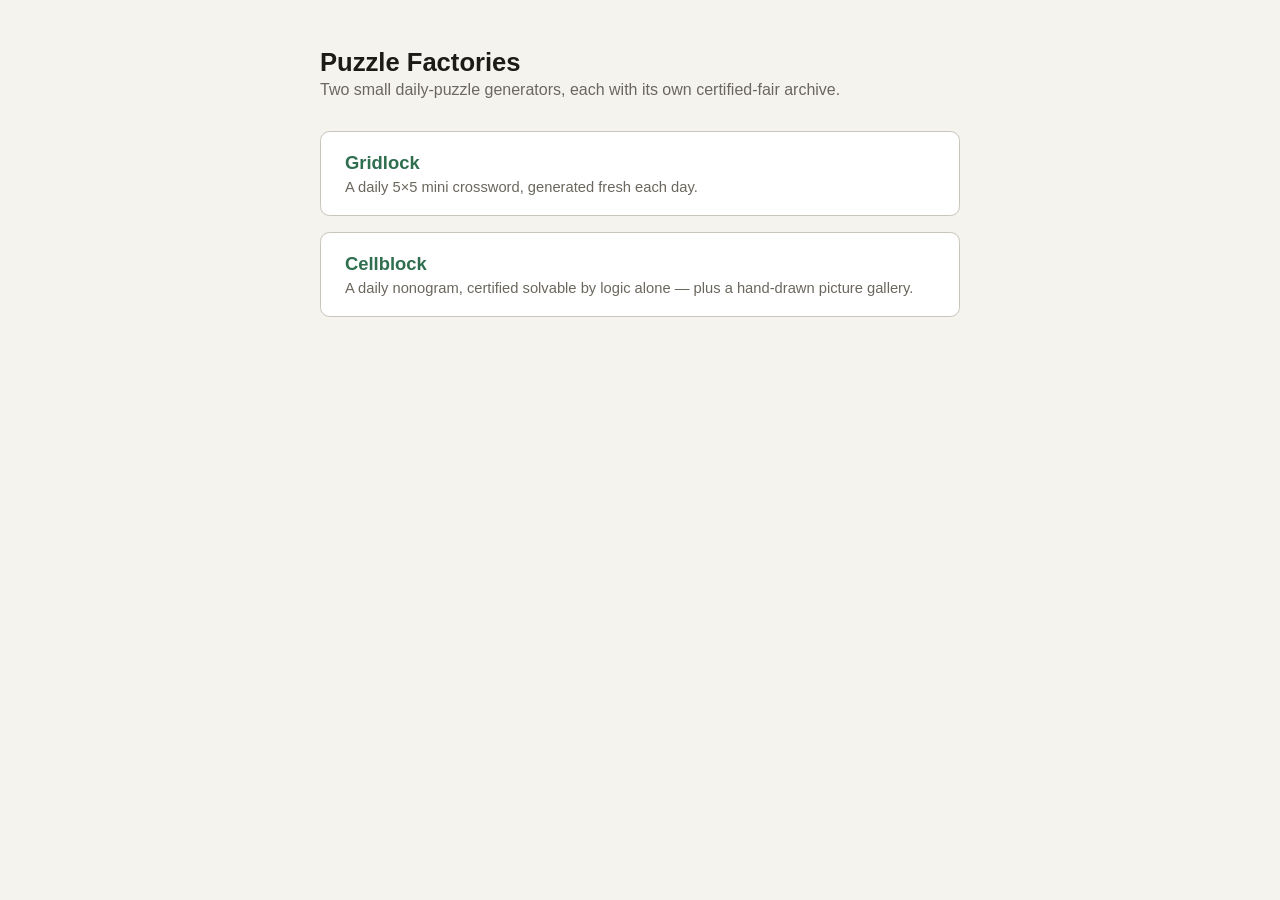
==== index.html @ d7a43491 "Combine Pages deploy into one shared workflow + root landing page (option 1) The old per-project gri" ====
<!doctype html>
<html lang="en">
<head>
<meta charset="utf-8">
<meta name="viewport" content="width=device-width, initial-scale=1">
<title>Puzzle Factories</title>
<style>
  body {
    font-family: -apple-system, BlinkMacSystemFont, "Segoe UI", Roboto, Helvetica, Arial, sans-serif;
    max-width: 640px;
    margin: 3rem auto;
    padding: 0 1rem;
    color: #1c1b18;
    background: #f4f3ee;
  }
  h1 {
    font-size: 1.6rem;
    margin-bottom: 0.25rem;
  }
  p.lede {
    color: #6b675e;
    margin-top: 0;
    margin-bottom: 2rem;
  }
  .cards {
    display: grid;
    gap: 1rem;
  }
  a.card {
    display: block;
    padding: 1.25rem 1.5rem;
    border: 1px solid #c9c5ba;
    border-radius: 0.6rem;
    text-decoration: none;
    color: inherit;
    background: #ffffff;
  }
  a.card:hover {
    border-color: #2f6f4f;
  }
  a.card h2 {
    margin: 0 0 0.3rem;
    font-size: 1.15rem;
    color: #2f6f4f;
  }
  a.card p {
    margin: 0;
    font-size: 0.92rem;
    color: #6b675e;
  }
</style>
</head>
<body>
<h1>Puzzle Factories</h1>
<p class="lede">Two small daily-puzzle generators, each with its own certified-fair archive.</p>
<div class="cards">
  <a class="card" href="gridlock/">
    <h2>Gridlock</h2>
    <p>A daily 5&times;5 mini crossword, generated fresh each day.</p>
  </a>
  <a class="card" href="cellblock/">
    <h2>Cellblock</h2>
    <p>A daily nonogram, certified solvable by logic alone &mdash; plus a hand-drawn picture gallery.</p>
  </a>
</div>
</body>
</html>
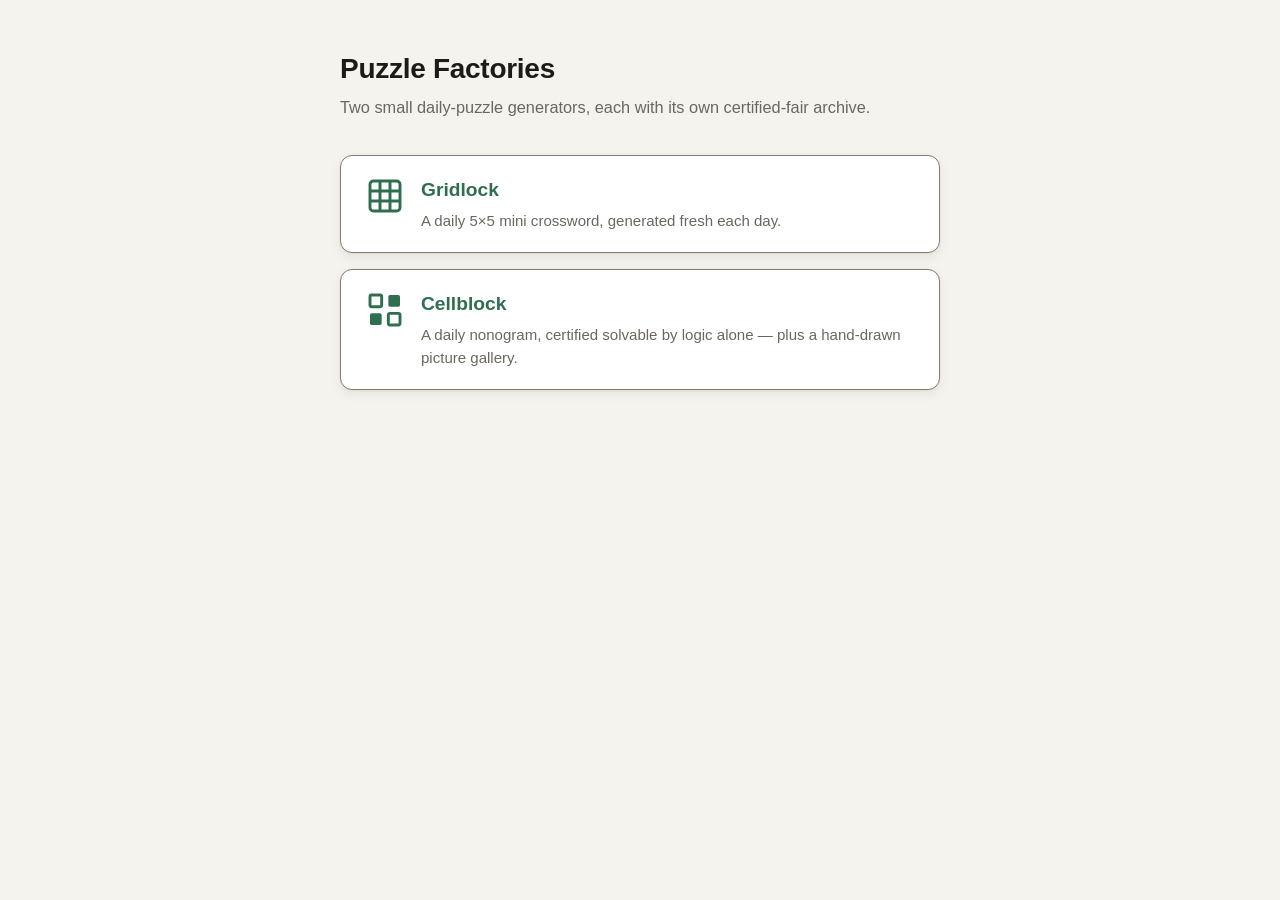
==== commit e35f8be5: "Redesign for visual polish and WCAG-conscious accessibility Both players and the landing page get a " ====
--- a/index.html
+++ b/index.html
@@ -5,48 +5,118 @@
 <meta name="viewport" content="width=device-width, initial-scale=1">
 <title>Puzzle Factories</title>
 <style>
+  :root {
+    color-scheme: light dark;
+    --bg: #f4f3ee;
+    --surface: #ffffff;
+    --border: #847d6c;
+    --text: #1c1b18;
+    --text-muted: #6b675e;
+    --accent: #2f6f4f;
+    --focus: #1a5c3a;
+    --shadow: 0 1px 2px rgba(28, 27, 24, 0.06), 0 4px 12px rgba(28, 27, 24, 0.07);
+  }
+
+  @media (prefers-color-scheme: dark) {
+    :root {
+      --bg: #17181a;
+      --surface: #201f22;
+      --border: #777265;
+      --text: #f4f3ef;
+      --text-muted: #b7b3a8;
+      --accent: #7fd4a6;
+      --focus: #8fe0b3;
+      --shadow: 0 1px 2px rgba(0, 0, 0, 0.4), 0 4px 16px rgba(0, 0, 0, 0.35);
+    }
+  }
+
+  * {
+    box-sizing: border-box;
+  }
+
   body {
-    font-family: -apple-system, BlinkMacSystemFont, "Segoe UI", Roboto, Helvetica, Arial, sans-serif;
+    font-family: -apple-system, BlinkMacSystemFont, "Segoe UI", Roboto, Helvetica, Arial,
+      sans-serif;
+    line-height: 1.5;
     max-width: 640px;
     margin: 3rem auto;
-    padding: 0 1rem;
-    color: #1c1b18;
-    background: #f4f3ee;
+    padding: 0 1.25rem;
+    color: var(--text);
+    background: var(--bg);
   }
+
+  :focus-visible {
+    outline: 3px solid var(--focus);
+    outline-offset: 2px;
+    border-radius: 2px;
+  }
+
   h1 {
-    font-size: 1.6rem;
-    margin-bottom: 0.25rem;
+    font-size: 1.75rem;
+    font-weight: 700;
+    letter-spacing: -0.01em;
+    margin-bottom: 0.3rem;
   }
+
   p.lede {
-    color: #6b675e;
+    color: var(--text-muted);
     margin-top: 0;
-    margin-bottom: 2rem;
+    margin-bottom: 2.25rem;
+    font-size: 1.02rem;
   }
+
   .cards {
     display: grid;
     gap: 1rem;
   }
+
   a.card {
-    display: block;
+    display: flex;
+    align-items: flex-start;
+    gap: 1rem;
     padding: 1.25rem 1.5rem;
-    border: 1px solid #c9c5ba;
-    border-radius: 0.6rem;
+    border: 1px solid var(--border);
+    border-radius: 0.75rem;
     text-decoration: none;
     color: inherit;
-    background: #ffffff;
+    background: var(--surface);
+    box-shadow: var(--shadow);
+    transition: border-color 0.15s ease, transform 0.15s ease;
   }
+
   a.card:hover {
-    border-color: #2f6f4f;
+    border-color: var(--accent);
+    transform: translateY(-1px);
   }
+
+  @media (prefers-reduced-motion: reduce) {
+    a.card {
+      transition: none;
+    }
+
+    a.card:hover {
+      transform: none;
+    }
+  }
+
+  .card-icon {
+    flex: 0 0 auto;
+    width: 2.5rem;
+    height: 2.5rem;
+    color: var(--accent);
+  }
+
   a.card h2 {
     margin: 0 0 0.3rem;
-    font-size: 1.15rem;
-    color: #2f6f4f;
+    font-size: 1.2rem;
+    font-weight: 700;
+    color: var(--accent);
   }
+
   a.card p {
     margin: 0;
-    font-size: 0.92rem;
-    color: #6b675e;
+    font-size: 0.94rem;
+    color: var(--text-muted);
   }
 </style>
 </head>
@@ -55,12 +125,26 @@
 <p class="lede">Two small daily-puzzle generators, each with its own certified-fair archive.</p>
 <div class="cards">
   <a class="card" href="gridlock/">
-    <h2>Gridlock</h2>
-    <p>A daily 5&times;5 mini crossword, generated fresh each day.</p>
+    <svg class="card-icon" viewBox="0 0 24 24" fill="none" stroke="currentColor" stroke-width="1.75" aria-hidden="true">
+      <rect x="3" y="3" width="18" height="18" rx="2"></rect>
+      <path d="M3 9h18M3 15h18M9 3v18M15 3v18"></path>
+    </svg>
+    <span>
+      <h2>Gridlock</h2>
+      <p>A daily 5&times;5 mini crossword, generated fresh each day.</p>
+    </span>
   </a>
   <a class="card" href="cellblock/">
-    <h2>Cellblock</h2>
-    <p>A daily nonogram, certified solvable by logic alone &mdash; plus a hand-drawn picture gallery.</p>
+    <svg class="card-icon" viewBox="0 0 24 24" fill="none" stroke="currentColor" stroke-width="1.75" aria-hidden="true">
+      <rect x="3" y="3" width="7" height="7" rx="1"></rect>
+      <rect x="14" y="3" width="7" height="7" rx="1" fill="currentColor" stroke="none"></rect>
+      <rect x="3" y="14" width="7" height="7" rx="1" fill="currentColor" stroke="none"></rect>
+      <rect x="14" y="14" width="7" height="7" rx="1"></rect>
+    </svg>
+    <span>
+      <h2>Cellblock</h2>
+      <p>A daily nonogram, certified solvable by logic alone &mdash; plus a hand-drawn picture gallery.</p>
+    </span>
   </a>
 </div>
 </body>
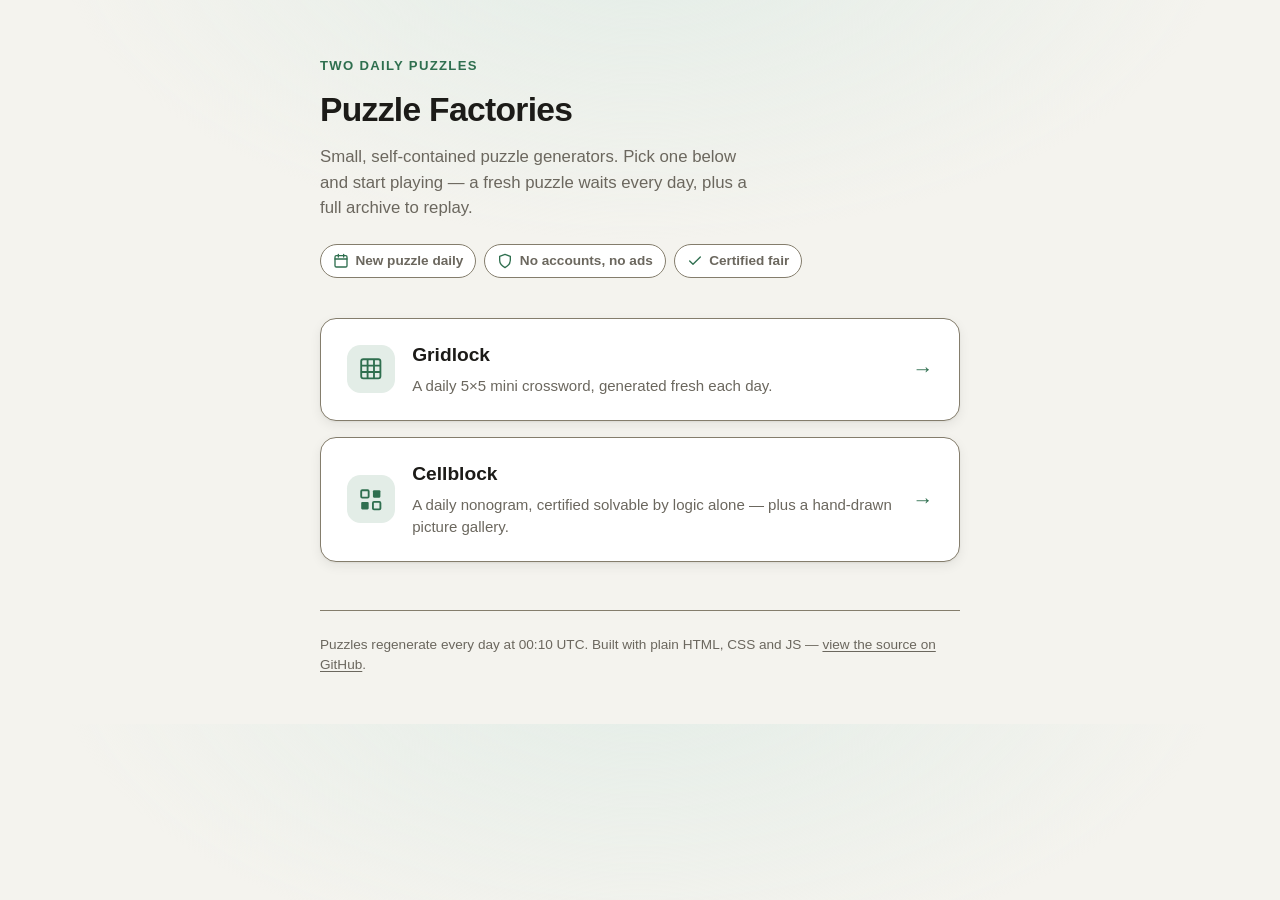
==== commit 28fd7cbc: "Add in-page navigation and polish the landing/archive pages Both players required the browser's back" ====
--- a/index.html
+++ b/index.html
@@ -3,6 +3,7 @@
 <head>
 <meta charset="utf-8">
 <meta name="viewport" content="width=device-width, initial-scale=1">
+<meta name="description" content="Two small daily-puzzle generators — a mini crossword and a nonogram — with certified-fair archives. No accounts, no ads.">
 <title>Puzzle Factories</title>
 <style>
   :root {
@@ -13,8 +14,11 @@
     --text: #1c1b18;
     --text-muted: #6b675e;
     --accent: #2f6f4f;
+    --accent-soft: #e3ede7;
+    --accent-contrast: #ffffff;
     --focus: #1a5c3a;
     --shadow: 0 1px 2px rgba(28, 27, 24, 0.06), 0 4px 12px rgba(28, 27, 24, 0.07);
+    --shadow-hover: 0 2px 4px rgba(28, 27, 24, 0.08), 0 10px 24px rgba(28, 27, 24, 0.1);
   }
 
   @media (prefers-color-scheme: dark) {
@@ -25,8 +29,11 @@
       --text: #f4f3ef;
       --text-muted: #b7b3a8;
       --accent: #7fd4a6;
+      --accent-soft: #1e3129;
+      --accent-contrast: #08130d;
       --focus: #8fe0b3;
       --shadow: 0 1px 2px rgba(0, 0, 0, 0.4), 0 4px 16px rgba(0, 0, 0, 0.35);
+      --shadow-hover: 0 2px 6px rgba(0, 0, 0, 0.45), 0 14px 32px rgba(0, 0, 0, 0.4);
     }
   }
 
@@ -38,11 +45,13 @@
     font-family: -apple-system, BlinkMacSystemFont, "Segoe UI", Roboto, Helvetica, Arial,
       sans-serif;
     line-height: 1.5;
-    max-width: 640px;
-    margin: 3rem auto;
-    padding: 0 1.25rem;
+    max-width: 680px;
+    margin: 0 auto;
+    padding: 3.5rem 1.25rem 3rem;
     color: var(--text);
-    background: var(--bg);
+    background:
+      radial-gradient(ellipse 900px 480px at 50% -10%, var(--accent-soft), transparent 65%),
+      var(--bg);
   }
 
   :focus-visible {
@@ -51,18 +60,58 @@
     border-radius: 2px;
   }
 
+  .eyebrow {
+    display: block;
+    color: var(--accent);
+    font-size: 0.82rem;
+    font-weight: 700;
+    text-transform: uppercase;
+    letter-spacing: 0.1em;
+    margin-bottom: 0.6rem;
+  }
+
   h1 {
-    font-size: 1.75rem;
-    font-weight: 700;
-    letter-spacing: -0.01em;
-    margin-bottom: 0.3rem;
+    font-size: 2.1rem;
+    font-weight: 800;
+    letter-spacing: -0.02em;
+    margin: 0 0 0.55rem;
   }
 
   p.lede {
     color: var(--text-muted);
     margin-top: 0;
-    margin-bottom: 2.25rem;
-    font-size: 1.02rem;
+    margin-bottom: 1.5rem;
+    font-size: 1.05rem;
+    max-width: 46ch;
+  }
+
+  .features {
+    display: flex;
+    flex-wrap: wrap;
+    gap: 0.5rem;
+    list-style: none;
+    padding: 0;
+    margin: 0 0 2.5rem;
+  }
+
+  .features li {
+    display: inline-flex;
+    align-items: center;
+    gap: 0.4rem;
+    padding: 0.35rem 0.75rem;
+    border-radius: 999px;
+    background: var(--surface);
+    border: 1px solid var(--border);
+    color: var(--text-muted);
+    font-size: 0.85rem;
+    font-weight: 600;
+  }
+
+  .features svg {
+    width: 1rem;
+    height: 1rem;
+    color: var(--accent);
+    flex: 0 0 auto;
   }
 
   .cards {
@@ -72,25 +121,31 @@
 
   a.card {
     display: flex;
-    align-items: flex-start;
-    gap: 1rem;
-    padding: 1.25rem 1.5rem;
+    align-items: center;
+    gap: 1.1rem;
+    padding: 1.4rem 1.6rem;
     border: 1px solid var(--border);
-    border-radius: 0.75rem;
+    border-radius: 1rem;
     text-decoration: none;
     color: inherit;
     background: var(--surface);
     box-shadow: var(--shadow);
-    transition: border-color 0.15s ease, transform 0.15s ease;
+    transition: border-color 0.15s ease, transform 0.15s ease, box-shadow 0.15s ease;
   }
 
   a.card:hover {
     border-color: var(--accent);
-    transform: translateY(-1px);
+    transform: translateY(-2px);
+    box-shadow: var(--shadow-hover);
+  }
+
+  a.card:hover .card-arrow {
+    transform: translateX(3px);
   }
 
   @media (prefers-reduced-motion: reduce) {
-    a.card {
+    a.card,
+    .card-arrow {
       transition: none;
     }
 
@@ -101,16 +156,31 @@
 
   .card-icon {
     flex: 0 0 auto;
-    width: 2.5rem;
-    height: 2.5rem;
-    color: var(--accent);
+    width: 3rem;
+    height: 3rem;
+    display: flex;
+    align-items: center;
+    justify-content: center;
+    border-radius: 0.85rem;
+    background: var(--accent-soft);
+    color: var(--accent);
+  }
+
+  .card-icon svg {
+    width: 1.6rem;
+    height: 1.6rem;
+  }
+
+  a.card .card-body {
+    flex: 1 1 auto;
+    min-width: 0;
   }
 
   a.card h2 {
     margin: 0 0 0.3rem;
     font-size: 1.2rem;
     font-weight: 700;
-    color: var(--accent);
+    color: var(--text);
   }
 
   a.card p {
@@ -118,34 +188,91 @@
     font-size: 0.94rem;
     color: var(--text-muted);
   }
+
+  .card-arrow {
+    flex: 0 0 auto;
+    color: var(--accent);
+    font-size: 1.3rem;
+    transition: transform 0.15s ease;
+  }
+
+  footer {
+    margin-top: 3rem;
+    padding-top: 1.5rem;
+    border-top: 1px solid var(--border);
+    color: var(--text-muted);
+    font-size: 0.85rem;
+  }
+
+  footer a {
+    color: var(--text-muted);
+    text-decoration: underline;
+    text-underline-offset: 2px;
+  }
+
+  footer a:hover {
+    color: var(--accent);
+  }
 </style>
 </head>
 <body>
+<span class="eyebrow">Two daily puzzles</span>
 <h1>Puzzle Factories</h1>
-<p class="lede">Two small daily-puzzle generators, each with its own certified-fair archive.</p>
+<p class="lede">Small, self-contained puzzle generators. Pick one below and start playing &mdash; a fresh puzzle waits every day, plus a full archive to replay.</p>
+<ul class="features">
+  <li>
+    <svg viewBox="0 0 24 24" fill="none" stroke="currentColor" stroke-width="2" stroke-linecap="round" stroke-linejoin="round" aria-hidden="true">
+      <rect x="3" y="4" width="18" height="17" rx="2"></rect>
+      <path d="M3 9h18M8 2v4M16 2v4"></path>
+    </svg>
+    New puzzle daily
+  </li>
+  <li>
+    <svg viewBox="0 0 24 24" fill="none" stroke="currentColor" stroke-width="2" stroke-linecap="round" stroke-linejoin="round" aria-hidden="true">
+      <path d="M12 2 4 5v6c0 5 3.4 8.5 8 11 4.6-2.5 8-6 8-11V5z"></path>
+    </svg>
+    No accounts, no ads
+  </li>
+  <li>
+    <svg viewBox="0 0 24 24" fill="none" stroke="currentColor" stroke-width="2" stroke-linecap="round" stroke-linejoin="round" aria-hidden="true">
+      <path d="M20 6 9 17l-5-5"></path>
+    </svg>
+    Certified fair
+  </li>
+</ul>
 <div class="cards">
   <a class="card" href="gridlock/">
-    <svg class="card-icon" viewBox="0 0 24 24" fill="none" stroke="currentColor" stroke-width="1.75" aria-hidden="true">
-      <rect x="3" y="3" width="18" height="18" rx="2"></rect>
-      <path d="M3 9h18M3 15h18M9 3v18M15 3v18"></path>
-    </svg>
-    <span>
+    <span class="card-icon">
+      <svg viewBox="0 0 24 24" fill="none" stroke="currentColor" stroke-width="1.75" aria-hidden="true">
+        <rect x="3" y="3" width="18" height="18" rx="2"></rect>
+        <path d="M3 9h18M3 15h18M9 3v18M15 3v18"></path>
+      </svg>
+    </span>
+    <span class="card-body">
       <h2>Gridlock</h2>
       <p>A daily 5&times;5 mini crossword, generated fresh each day.</p>
     </span>
+    <span class="card-arrow" aria-hidden="true">&rarr;</span>
   </a>
   <a class="card" href="cellblock/">
-    <svg class="card-icon" viewBox="0 0 24 24" fill="none" stroke="currentColor" stroke-width="1.75" aria-hidden="true">
-      <rect x="3" y="3" width="7" height="7" rx="1"></rect>
-      <rect x="14" y="3" width="7" height="7" rx="1" fill="currentColor" stroke="none"></rect>
-      <rect x="3" y="14" width="7" height="7" rx="1" fill="currentColor" stroke="none"></rect>
-      <rect x="14" y="14" width="7" height="7" rx="1"></rect>
-    </svg>
-    <span>
+    <span class="card-icon">
+      <svg viewBox="0 0 24 24" fill="none" stroke="currentColor" stroke-width="1.75" aria-hidden="true">
+        <rect x="3" y="3" width="7" height="7" rx="1"></rect>
+        <rect x="14" y="3" width="7" height="7" rx="1" fill="currentColor" stroke="none"></rect>
+        <rect x="3" y="14" width="7" height="7" rx="1" fill="currentColor" stroke="none"></rect>
+        <rect x="14" y="14" width="7" height="7" rx="1"></rect>
+      </svg>
+    </span>
+    <span class="card-body">
       <h2>Cellblock</h2>
       <p>A daily nonogram, certified solvable by logic alone &mdash; plus a hand-drawn picture gallery.</p>
     </span>
+    <span class="card-arrow" aria-hidden="true">&rarr;</span>
   </a>
 </div>
+<footer>
+  Puzzles regenerate every day at 00:10 UTC. Built with plain HTML, CSS and JS &mdash;
+  <a href="https://github.com/meherbejaoui/playground">view the source on GitHub</a>.
+</footer>
 </body>
 </html>
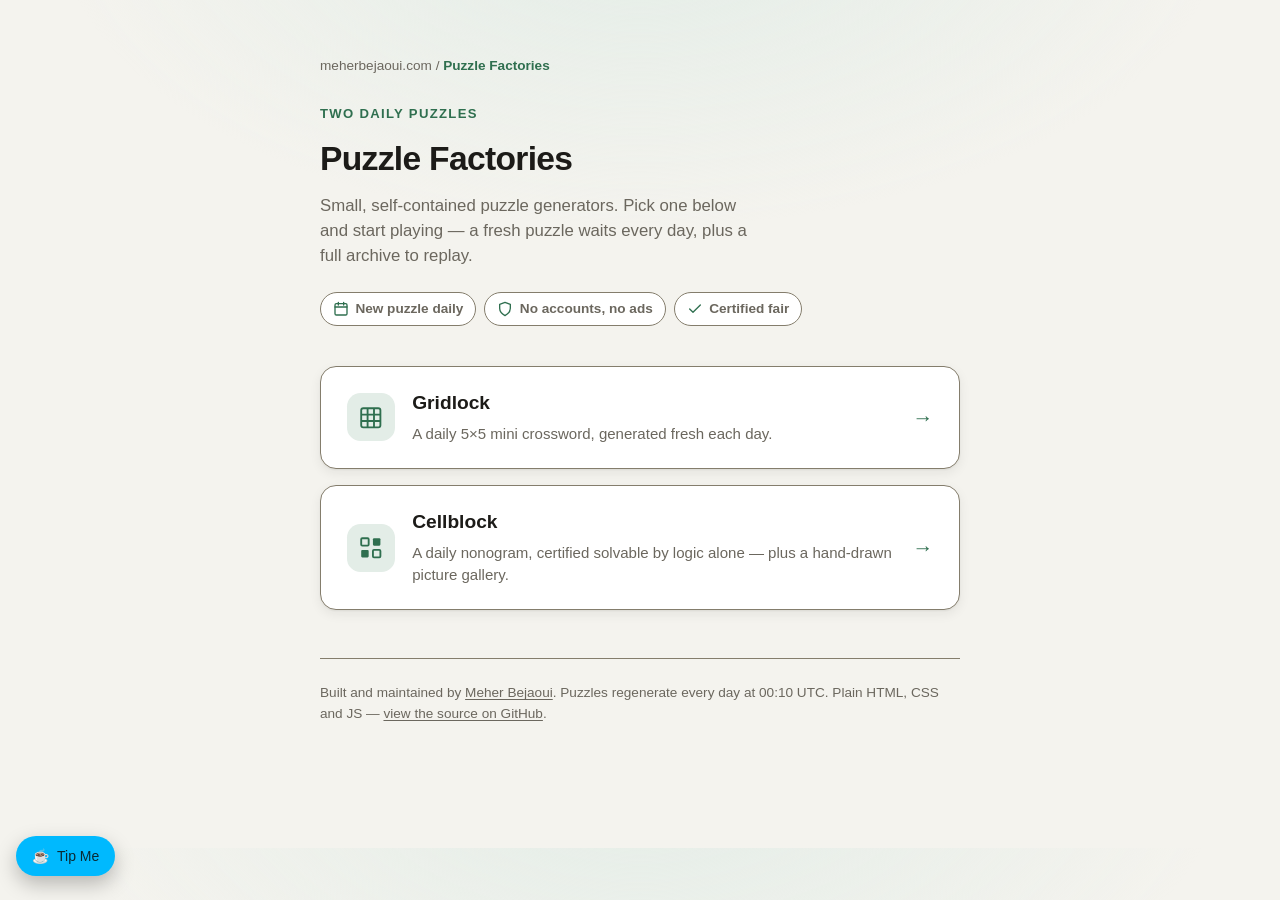
==== commit ce907347: "Add site-wide header/footer/Ko-fi, matching institutions and poetry The landing page, both archive i" ====
--- a/index.html
+++ b/index.html
@@ -4,6 +4,8 @@
 <meta charset="utf-8">
 <meta name="viewport" content="width=device-width, initial-scale=1">
 <meta name="description" content="Two small daily-puzzle generators — a mini crossword and a nonogram — with certified-fair archives. No accounts, no ads.">
+<meta name="referrer" content="strict-origin-when-cross-origin">
+<meta http-equiv="Content-Security-Policy" content="default-src 'none'; script-src 'self' 'unsafe-inline' https://storage.ko-fi.com; style-src 'self' 'unsafe-inline'; img-src 'self' data: https://storage.ko-fi.com https://ko-fi.com; frame-src https://ko-fi.com https://storage.ko-fi.com; connect-src https://ko-fi.com https://storage.ko-fi.com; base-uri 'none'; form-action 'none';">
 <title>Puzzle Factories</title>
 <style>
   :root {
@@ -213,9 +215,37 @@
   footer a:hover {
     color: var(--accent);
   }
+
+  .pf-crumbs {
+    font-size: 0.85rem;
+    margin-bottom: 1.75rem;
+    color: var(--text-muted);
+  }
+
+  .pf-crumbs a {
+    color: var(--text-muted);
+    text-decoration: none;
+    padding: 0.2rem 0.3rem;
+    margin: -0.2rem -0.3rem;
+    border-radius: 0.3rem;
+  }
+
+  .pf-crumbs a:hover {
+    text-decoration: underline;
+  }
+
+  .pf-crumbs a.current {
+    color: var(--accent);
+    font-weight: 600;
+  }
 </style>
 </head>
 <body>
+<nav class="pf-crumbs" aria-label="Breadcrumb">
+  <a href="https://www.meherbejaoui.com/">meherbejaoui.com</a>
+  <span aria-hidden="true">/</span>
+  <a href="./" class="current">Puzzle Factories</a>
+</nav>
 <span class="eyebrow">Two daily puzzles</span>
 <h1>Puzzle Factories</h1>
 <p class="lede">Small, self-contained puzzle generators. Pick one below and start playing &mdash; a fresh puzzle waits every day, plus a full archive to replay.</p>
@@ -271,8 +301,95 @@
   </a>
 </div>
 <footer>
-  Puzzles regenerate every day at 00:10 UTC. Built with plain HTML, CSS and JS &mdash;
+  Built and maintained by <a href="https://www.meherbejaoui.com/">Meher Bejaoui</a>.
+  Puzzles regenerate every day at 00:10 UTC. Plain HTML, CSS and JS &mdash;
   <a href="https://github.com/meherbejaoui/playground">view the source on GitHub</a>.
 </footer>
+<script>
+(function () {
+  // Click-to-load "Tip Me" Ko-fi button, matching the one on meherbejaoui.com
+  // and its other sub-sites. Nothing from Ko-fi loads until this placeholder
+  // is clicked -- it is ours, costs nothing, and sets no cookie. On click it
+  // injects Ko-fi's real overlay-widget.js and calls kofiWidgetOverlay.draw(),
+  // which renders Ko-fi's own floating button in roughly the same spot; this
+  // placeholder then removes itself.
+  var KOFI_RESERVED_HEIGHT = 76;
+
+  function init() {
+    var btn = document.createElement("button");
+    btn.type = "button";
+    btn.id = "kofi-float-trigger";
+    btn.setAttribute("aria-label", "Support me on Ko-fi");
+    btn.style.position = "fixed";
+    btn.style.left = "16px";
+    btn.style.bottom = "24px";
+    btn.style.zIndex = "40";
+    btn.style.display = "flex";
+    btn.style.alignItems = "center";
+    btn.style.gap = "8px";
+    btn.style.borderRadius = "999px";
+    btn.style.border = "none";
+    btn.style.padding = "12px 16px";
+    btn.style.fontFamily = "-apple-system, BlinkMacSystemFont, 'Segoe UI', Roboto, Helvetica, Arial, sans-serif";
+    btn.style.fontSize = "14px";
+    btn.style.fontWeight = "500";
+    // Dark navy on the #00b9fe brand blue: ~6.7:1 contrast, passes WCAG AA.
+    btn.style.color = "#0a2a33";
+    btn.style.background = "#00b9fe";
+    btn.style.boxShadow = "0 8px 20px rgba(0,0,0,.25)";
+    btn.style.cursor = "pointer";
+
+    var icon = document.createElement("span");
+    icon.setAttribute("aria-hidden", "true");
+    icon.textContent = "☕";
+    var label = document.createElement("span");
+    label.textContent = "Tip Me";
+    btn.appendChild(icon);
+    btn.appendChild(label);
+
+    var spacer = document.createElement("div");
+    spacer.setAttribute("aria-hidden", "true");
+    spacer.style.height = KOFI_RESERVED_HEIGHT + "px";
+
+    var loading = false;
+    btn.addEventListener("click", function () {
+      if (loading) return;
+      loading = true;
+      btn.disabled = true;
+      btn.style.cursor = "wait";
+
+      var script = document.createElement("script");
+      script.src = "https://storage.ko-fi.com/cdn/scripts/overlay-widget.js";
+      script.referrerPolicy = "strict-origin-when-cross-origin";
+      script.onload = function () {
+        if (window.kofiWidgetOverlay) {
+          window.kofiWidgetOverlay.draw("meherbejaoui", {
+            type: "floating-chat",
+            "floating-chat.donateButton.text": "Tip Me",
+            "floating-chat.donateButton.background-color": "#00b9fe",
+            "floating-chat.donateButton.text-color": "#fff"
+          });
+        }
+        btn.remove();
+      };
+      script.onerror = function () {
+        loading = false;
+        btn.disabled = false;
+        btn.style.cursor = "pointer";
+      };
+      document.body.appendChild(script);
+    });
+
+    document.body.appendChild(btn);
+    document.body.appendChild(spacer);
+  }
+
+  if (document.readyState === "loading") {
+    document.addEventListener("DOMContentLoaded", init);
+  } else {
+    init();
+  }
+})();
+</script>
 </body>
 </html>
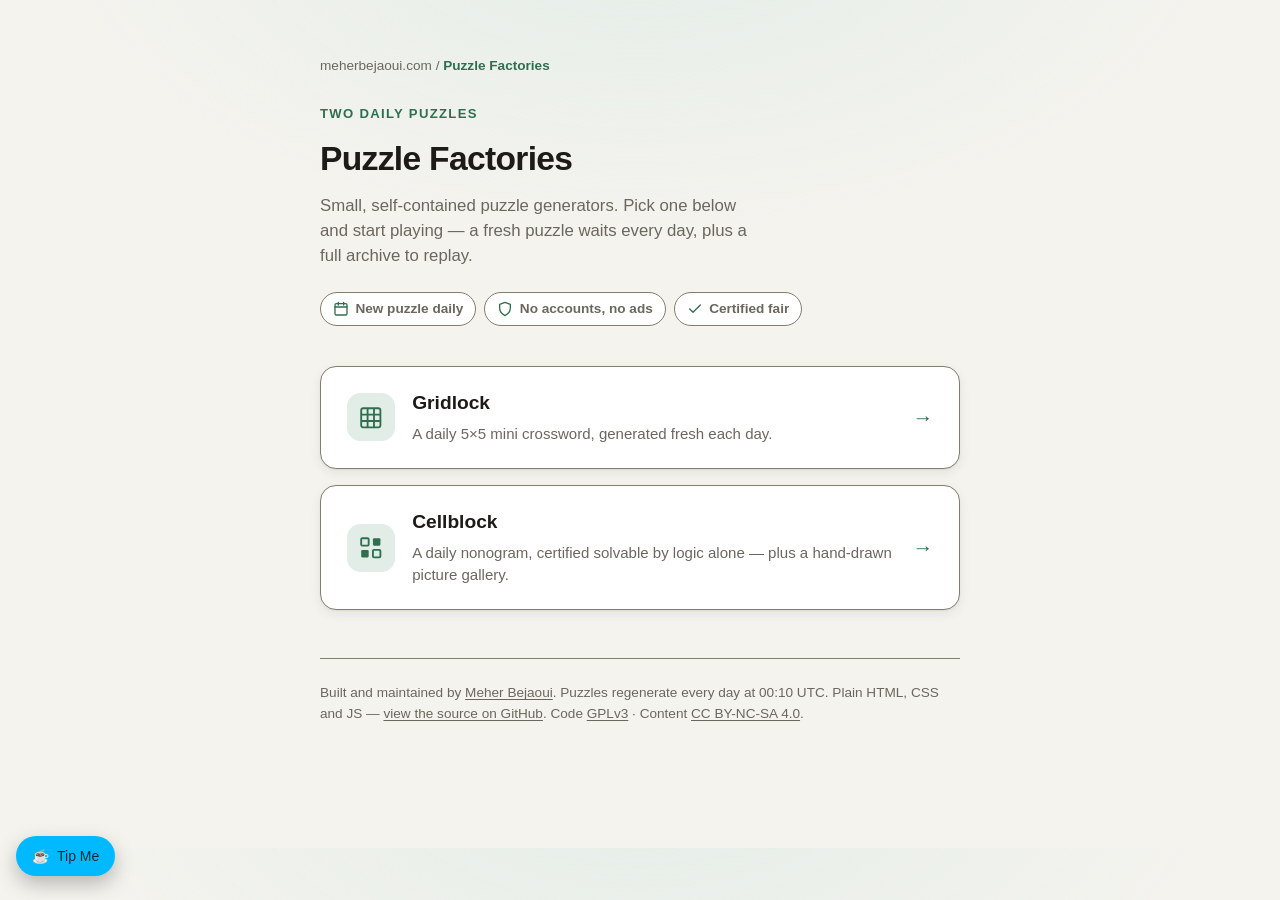
==== commit 9f7359b1: "Add dual license (GPLv3 code / CC BY-NC-SA content) and footer notices Puzzlefactory was missing the" ====
--- a/index.html
+++ b/index.html
@@ -5,7 +5,7 @@
 <meta name="viewport" content="width=device-width, initial-scale=1">
 <meta name="description" content="Two small daily-puzzle generators — a mini crossword and a nonogram — with certified-fair archives. No accounts, no ads.">
 <meta name="referrer" content="strict-origin-when-cross-origin">
-<meta http-equiv="Content-Security-Policy" content="default-src 'none'; script-src 'self' 'unsafe-inline' https://storage.ko-fi.com; style-src 'self' 'unsafe-inline'; img-src 'self' data: https://storage.ko-fi.com https://ko-fi.com; frame-src https://ko-fi.com https://storage.ko-fi.com; connect-src https://ko-fi.com https://storage.ko-fi.com; base-uri 'none'; form-action 'none';">
+<meta http-equiv="Content-Security-Policy" content="default-src 'none'; script-src 'self' 'unsafe-inline' https://ko-fi.com https://*.ko-fi.com; style-src 'self' 'unsafe-inline' https://ko-fi.com https://*.ko-fi.com; font-src https://ko-fi.com https://*.ko-fi.com; img-src 'self' data: https://ko-fi.com https://*.ko-fi.com; frame-src https://ko-fi.com https://*.ko-fi.com; connect-src https://ko-fi.com https://*.ko-fi.com; base-uri 'none'; form-action 'none';">
 <title>Puzzle Factories</title>
 <style>
   :root {
@@ -303,7 +303,8 @@
 <footer>
   Built and maintained by <a href="https://www.meherbejaoui.com/">Meher Bejaoui</a>.
   Puzzles regenerate every day at 00:10 UTC. Plain HTML, CSS and JS &mdash;
-  <a href="https://github.com/meherbejaoui/playground">view the source on GitHub</a>.
+  <a href="https://github.com/meherbejaoui/puzzlefactory">view the source on GitHub</a>.
+  Code <a href="LICENSE">GPLv3</a> &middot; Content <a href="LICENSE-CONTENT.md">CC BY-NC-SA 4.0</a>.
 </footer>
 <script>
 (function () {
@@ -362,20 +363,39 @@
       script.src = "https://storage.ko-fi.com/cdn/scripts/overlay-widget.js";
       script.referrerPolicy = "strict-origin-when-cross-origin";
       script.onload = function () {
-        if (window.kofiWidgetOverlay) {
-          window.kofiWidgetOverlay.draw("meherbejaoui", {
-            type: "floating-chat",
-            "floating-chat.donateButton.text": "Tip Me",
-            "floating-chat.donateButton.background-color": "#00b9fe",
-            "floating-chat.donateButton.text-color": "#fff"
-          });
+        var overlay = window.kofiWidgetOverlay;
+        var drew = false;
+        if (overlay && typeof overlay.draw === "function") {
+          try {
+            overlay.draw("meherbejaoui", {
+              type: "floating-chat",
+              "floating-chat.donateButton.text": "Tip Me",
+              "floating-chat.donateButton.background-color": "#00b9fe",
+              "floating-chat.donateButton.text-color": "#fff"
+            });
+            drew = true;
+          } catch (err) {
+            drew = false;
+          }
         }
-        btn.remove();
+        if (drew) {
+          btn.remove();
+        } else {
+          // Ko-fi's script loaded but never exposed a usable overlay API
+          // (e.g. an ad/tracker blocker stripped or stubbed it out), or
+          // draw() itself threw. Leave the trigger clickable instead of
+          // getting stuck disabled or silently vanishing.
+          loading = false;
+          btn.disabled = false;
+          btn.style.cursor = "pointer";
+        }
+        script.remove();
       };
       script.onerror = function () {
         loading = false;
         btn.disabled = false;
         btn.style.cursor = "pointer";
+        script.remove();
       };
       document.body.appendChild(script);
     });
